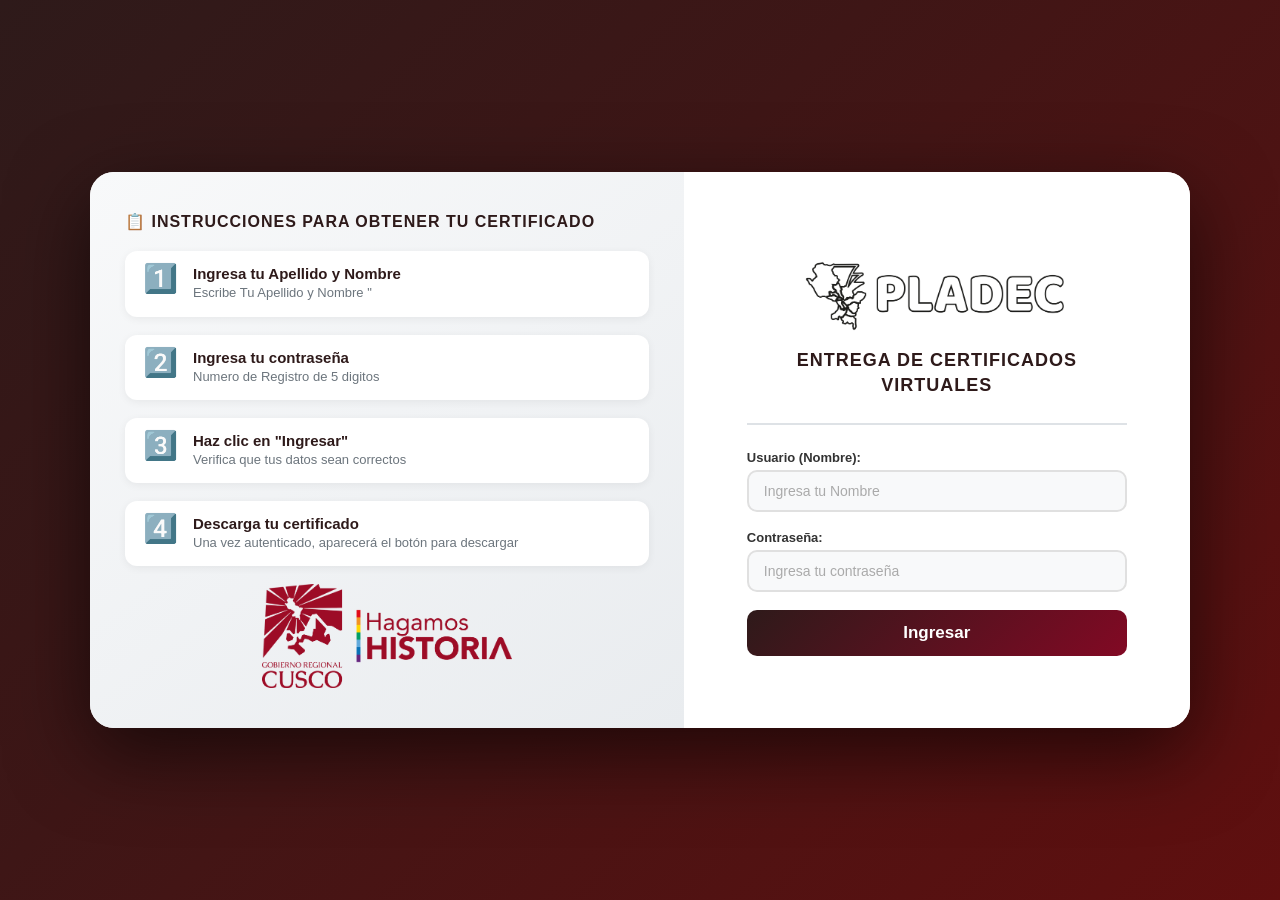
==== index.html @ 890c799f "first commit" ====
<!DOCTYPE html>
<html lang="es">
<head>
    <meta charset="UTF-8">
    <meta name="viewport" content="width=device-width, initial-scale=1.0">
    <title>Sistema de Certificados - CUSCO</title>
    <link rel="stylesheet" href="estilos.css">
</head>
<body>
    <div class="container">
        <div class="main-card">
            <!-- ========== COLUMNA IZQUIERDA: INSTRUCCIONES ========== -->
            <div class="left-panel">
                
                
                <div class="instructions">
                    <h4>📋 INSTRUCCIONES PARA OBTENER TU CERTIFICADO</h4>
                    
                    <div class="instruction-item">
                        <span class="icon">1️⃣</span>
                        <div>
                            <strong>Ingresa tu Apellido y Nombre</strong>
                            <p>Escribe Tu Apellido y Nombre "</p>
                        </div>
                    </div>
                    
                    <div class="instruction-item">
                        <span class="icon">2️⃣</span>
                        <div>
                            <strong>Ingresa tu contraseña</strong>
                            <p>Numero de Registro de 5 digitos</p>
                        </div>
                    </div>
                    
                    <div class="instruction-item">
                        <span class="icon">3️⃣</span>
                        <div>
                            <strong>Haz clic en "Ingresar"</strong>
                            <p>Verifica que tus datos sean correctos</p>
                        </div>
                    </div>
                    
                    <div class="instruction-item">
                        <span class="icon">4️⃣</span>
                        <div>
                            <strong>Descarga tu certificado</strong>
                            <p>Una vez autenticado, aparecerá el botón para descargar</p>
                        </div>
                        
                    </div>
                     <div class="logo-conteiner">                        
                        <div>
                           <img src="region.png" alt="Logo Cusco" class="logo-small">                            
                        </div>                        
                    </div>
                </div>
                
                
            </div>
            
            <!-- ========== COLUMNA DERECHA: LOGIN ========== -->
            <div class="right-panel">
                <div class="login-card">
                    <div class="logo-conteiner">                        
                        <div>
                           <img src="logo-pladec-grisoscuro.png" alt="Logo Cusco" class="logo-cree"> 
                        </div> 
                    
                    <div class="header-info">
                        <h2> ENTREGA DE CERTIFICADOS VIRTUALES</h2>
                    </div>
                    
                    <form id="loginForm">
                        <div class="form-group">
                            <label for="nombre">Usuario (Nombre):</label>
                            <input type="text" id="nombre" placeholder="Ingresa tu Nombre" autocomplete="username" required>
                        </div>
                        
                        <div class="form-group">
                            <label for="contrasena">Contraseña:</label>
                            <input type="password" id="contrasena" placeholder="Ingresa tu contraseña" autocomplete="current-password" required>
                        </div>
                                    
                        <button type="submit" class="btn-login">Ingresar</button>
                        
                        <div id="errorMsg" class="error-msg"></div>
                        <div id="loadingMsg" class="loading-msg"></div>
                    </form>
                    
                    <div id="downloadSection" style="display: none; margin-top: 20px;">
                        <button id="btnDownload" class="btn-download">📥 Descargar Certificado</button>
                    </div>
                </div>
            </div>
        </div>
    </div>

    <script src="script.js"></script>
</body>
</html>
---- estilos.css ----
/* ============================================
   RESET Y BASE
   ============================================ */
* {
    margin: 0;
    padding: 0;
    box-sizing: border-box;
}

body {
    font-family: 'Segoe UI', Tahoma, Geneva, Verdana, sans-serif;
    background: linear-gradient(135deg, #2e1a1a 0%, #3e1616 40%, #600f0f 100%);
    min-height: 100vh;
    display: flex;
    justify-content: center;
    align-items: center;
    padding: 20px;
}

/* ============================================
   CONTENEDOR PRINCIPAL
   ============================================ */
.container {
    width: 100%;
    max-width: 1100px;
}

.main-card {
    display: flex;
    background: white;
    border-radius: 24px;
    box-shadow: 0 25px 80px rgba(0, 0, 0, 0.6);
    overflow: hidden;
    min-height: 550px;
}

/* ============================================
   COLUMNA IZQUIERDA - INSTRUCCIONES
   ============================================ */
.left-panel {
    flex: 1.2;
    padding: 40px 35px;
    background: linear-gradient(145deg, #f8f9fa 0%, #e9ecef 100%);
    display: flex;
    flex-direction: column;
}

.header-info {
    text-align: center;
    padding-bottom: 25px;
    border-bottom: 2px solid #dee2e6;
    margin-bottom: 25px;
}

.header-info h2 {
    color: #2e1a1a;
    font-size: 18px;
    font-weight: 700;
    letter-spacing: 1px;
    line-height: 1.4;
}

.header-info h3 {
    color: #600f0f;
    font-size: 28px;
    font-weight: 800;
    margin-top: 5px;
    letter-spacing: 3px;
}

.instructions {
    flex: 1;
}

.instructions h4 {
    color: #2e1a1a;
    font-size: 16px;
    font-weight: 700;
    margin-bottom: 20px;
    letter-spacing: 1px;
}

.instruction-item {
    display: flex;
    align-items: flex-start;
    gap: 15px;
    margin-bottom: 18px;
    background: white;
    padding: 14px 18px;
    border-radius: 12px;
    box-shadow: 0 2px 8px rgba(0, 0, 0, 0.06);
    transition: transform 0.2s, box-shadow 0.3s;
}

.instruction-item:hover {
    transform: translateX(5px);
    box-shadow: 0 4px 15px rgba(0, 0, 0, 0.1);
}

.instruction-item .icon {
    font-size: 28px;
    flex-shrink: 0;
    line-height: 1;
}

.instruction-item strong {
    display: block;
    color: #2e1a1a;
    font-size: 15px;
    margin-bottom: 2px;
}

.instruction-item p {
    color: #6c757d;
    font-size: 13px;
    line-height: 1.4;
}

.footer-links {
    display: flex;
    gap: 15px;
    margin-top: 25px;
    padding-top: 20px;
    border-top: 2px solid #dee2e6;
}

.link-btn {
    flex: 1;
    text-align: center;
    padding: 10px 15px;
    background: #2e1a1a;
    color: white;
    text-decoration: none;
    border-radius: 10px;
    font-size: 13px;
    font-weight: 600;
    transition: background 0.3s, transform 0.2s;
}

.link-btn:hover {
    background: #600f0f;
    transform: scale(1.02);
}
/* ===== LOGO ===== */
.logo-container {
    text-align: center;
    margin-bottom: 15px;
    padding-bottom: 12px;
    border-bottom: 2px solid #dee2e6;
}

.logo-small {
    width: 250px ;          /* ← AJUSTA ESTE VALOR */
    height: auto;
    display: block;
    margin: 0 auto;
    border-radius: 8px;
}
.logo-cree {
    width: 300px;          /* ← AJUSTA ESTE VALOR */
    height: auto;
    display: block;
    margin: 0 auto;
    
}

/* Opcional: efecto hover */
.logo-small:hover {
    transform: scale(1.05);
    transition: transform 0.3s;
}

/* ============================================
   COLUMNA DERECHA - LOGIN
   ============================================ */
.right-panel {
    flex: 1;
    padding: 40px 35px;
    background: white;
    display: flex;
    align-items: center;
}

.login-card {
    width: 100%;
    max-width: 380px;
    margin: 0 auto;
}

.login-card h1 {
    color: #2e1a1a;
    text-align: center;
    font-size: 22px;
    font-weight: 700;
    margin-bottom: 28px;
    letter-spacing: 1px;
}

.form-group {
    margin-bottom: 18px;
}

.form-group label {
    display: block;
    color: #333;
    font-size: 13px;
    font-weight: 600;
    margin-bottom: 5px;
}

.form-group input {
    width: 100%;
    padding: 11px 15px;
    border: 2px solid #e0e0e0;
    border-radius: 10px;
    font-size: 14px;
    transition: border-color 0.3s, box-shadow 0.3s;
    background: #f8f9fa;
}

.form-group input:focus {
    outline: none;
    border-color: #600f0f;
    box-shadow: 0 0 0 3px rgba(15, 52, 96, 0.1);
    background: white;
}

.form-group input::placeholder {
    color: #aaa;
}

.forgot-password {
    display: flex;
    flex-direction: column;
    gap: 5px;
    margin: 12px 0 22px 0;
}

.forgot-link {
    color: #820924;
    font-size: 12px;
    text-decoration: none;
    transition: color 0.3s;
}

.forgot-link:hover {
    color: #2e1a1a;
    text-decoration: underline;
}

.btn-login {
    width: 100%;
    padding: 13px;
    background: linear-gradient(135deg, #2e1a1a 0%, #820924 100%);
    color: white;
    border: none;
    border-radius: 10px;
    font-size: 17px;
    font-weight: 600;
    cursor: pointer;
    transition: transform 0.2s, box-shadow 0.3s;
}

.btn-login:hover {
    transform: scale(1.02);
    box-shadow: 0 8px 25px rgba(15, 52, 96, 0.3);
}

.btn-login:active {
    transform: scale(0.98);
}

.btn-download {
    width: 100%;
    padding: 13px;
    background: linear-gradient(135deg, #27ae60 0%, #2ecc71 100%);
    color: white;
    border: none;
    border-radius: 10px;
    font-size: 17px;
    font-weight: 600;
    cursor: pointer;
    transition: transform 0.2s, box-shadow 0.3s;
}

.btn-download:hover {
    transform: scale(1.02);
    box-shadow: 0 8px 25px rgba(39, 174, 96, 0.3);
}

.btn-download:active {
    transform: scale(0.98);
}

.error-msg {
    color: #e74c3c;
    text-align: center;
    margin-top: 12px;
    font-size: 13px;
    display: none;
}

.loading-msg {
    color: #600f0f;
    text-align: center;
    margin-top: 12px;
    font-size: 13px;
    display: none;
}

/* ============================================
   RESPONSIVE
   ============================================ */
@media (max-width: 900px) {
    .main-card {
        flex-direction: column;
        min-height: auto;
    }
    
    .left-panel {
        padding: 30px 25px;
    }
    
    .right-panel {
        padding: 30px 25px;
    }
    
    .login-card {
        max-width: 100%;
    }
    
    .footer-links {
        flex-direction: column;
    }
}

@media (max-width: 480px) {
    .main-card {
        border-radius: 16px;
    }
    
    .left-panel,
    .right-panel {
        padding: 20px 16px;
    }
    
    .header-info h2 {
        font-size: 15px;
    }
    
    .header-info h3 {
        font-size: 22px;
    }
    
    .instruction-item {
        padding: 12px 14px;
    }
    
    .instruction-item .icon {
        font-size: 22px;
    }
    
    .login-card h1 {
        font-size: 19px;
    }
    
}
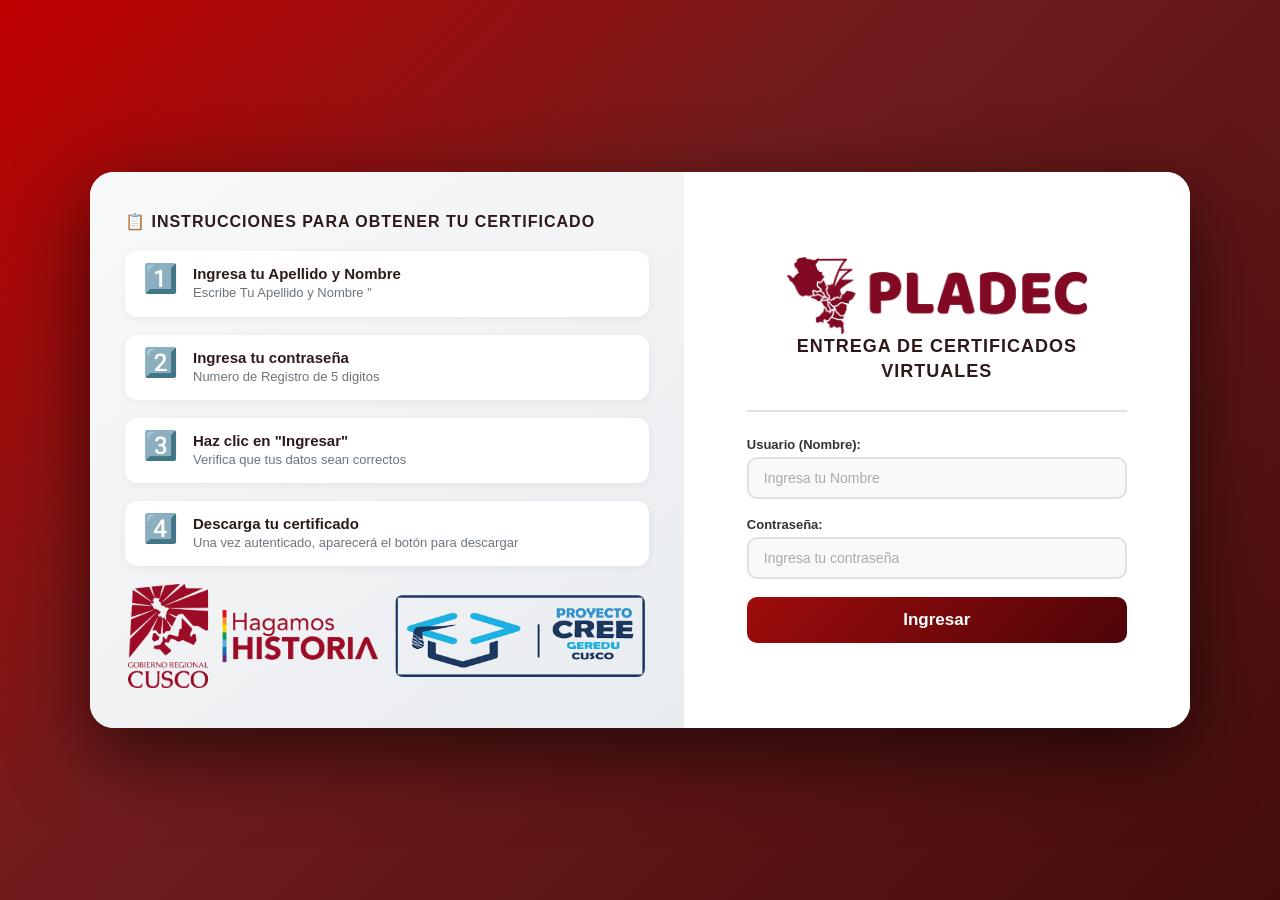
==== commit 328e63f2: "complet" ====
--- a/index.html
+++ b/index.html
@@ -14,7 +14,7 @@
                 
                 
                 <div class="instructions">
-                    <h4>📋 INSTRUCCIONES PARA OBTENER TU CERTIFICADO</h4>
+                    <h4>📋 INSTRUCCIONES PARA OBTENER TU CERTIFICADO </h4>
                     
                     <div class="instruction-item">
                         <span class="icon">1️⃣</span>
@@ -49,9 +49,12 @@
                         
                     </div>
                      <div class="logo-conteiner">                        
-                        <div>
-                           <img src="region.png" alt="Logo Cusco" class="logo-small">                            
-                        </div>                        
+                        <div class="logos">
+                            
+                           <img src="region.png" alt="Logo Cusco" class="logo-small">
+                           <img src="logo-Cree.png" alt="Logo Cusco" class="logo-small">                            
+                        </div>
+                                                
                     </div>
                 </div>
                 
@@ -63,7 +66,9 @@
                 <div class="login-card">
                     <div class="logo-conteiner">                        
                         <div>
-                           <img src="logo-pladec-grisoscuro.png" alt="Logo Cusco" class="logo-cree"> 
+                            <a href="https://cree.gereducusco.gob.pe/#/home/bienvenido" target="_blank">
+                                <img src="logo-pladec-grisoscuro.png" alt="Logo Cusco" class="logo-cree" > 
+                            </a>
                         </div> 
                     
                     <div class="header-info">
--- a/estilos.css
+++ b/estilos.css
@@ -9,7 +9,7 @@
 
 body {
     font-family: 'Segoe UI', Tahoma, Geneva, Verdana, sans-serif;
-    background: linear-gradient(135deg, #2e1a1a 0%, #3e1616 40%, #600f0f 100%);
+    background: linear-gradient(135deg, #c20000 0%, #721c1c 40%, #440d0d 100%);
     min-height: 100vh;
     display: flex;
     justify-content: center;
@@ -148,6 +148,11 @@
     padding-bottom: 12px;
     border-bottom: 2px solid #dee2e6;
 }
+.logos {
+   display: flex;
+    align-items: center; /* los alinea verticalmente */
+    gap: 10px; 
+}
 
 .logo-small {
     width: 250px ;          /* ← AJUSTA ESTE VALOR */
@@ -168,6 +173,9 @@
 .logo-small:hover {
     transform: scale(1.05);
     transition: transform 0.3s;
+}.logo-cree:hover {
+    transform: scale(1.05);
+    transition: transform 0.3s;
 }
 
 /* ============================================
@@ -251,7 +259,7 @@
 .btn-login {
     width: 100%;
     padding: 13px;
-    background: linear-gradient(135deg, #2e1a1a 0%, #820924 100%);
+    background: linear-gradient(135deg, #a00c0c 0%, #4d0508 100%);
     color: white;
     border: none;
     border-radius: 10px;
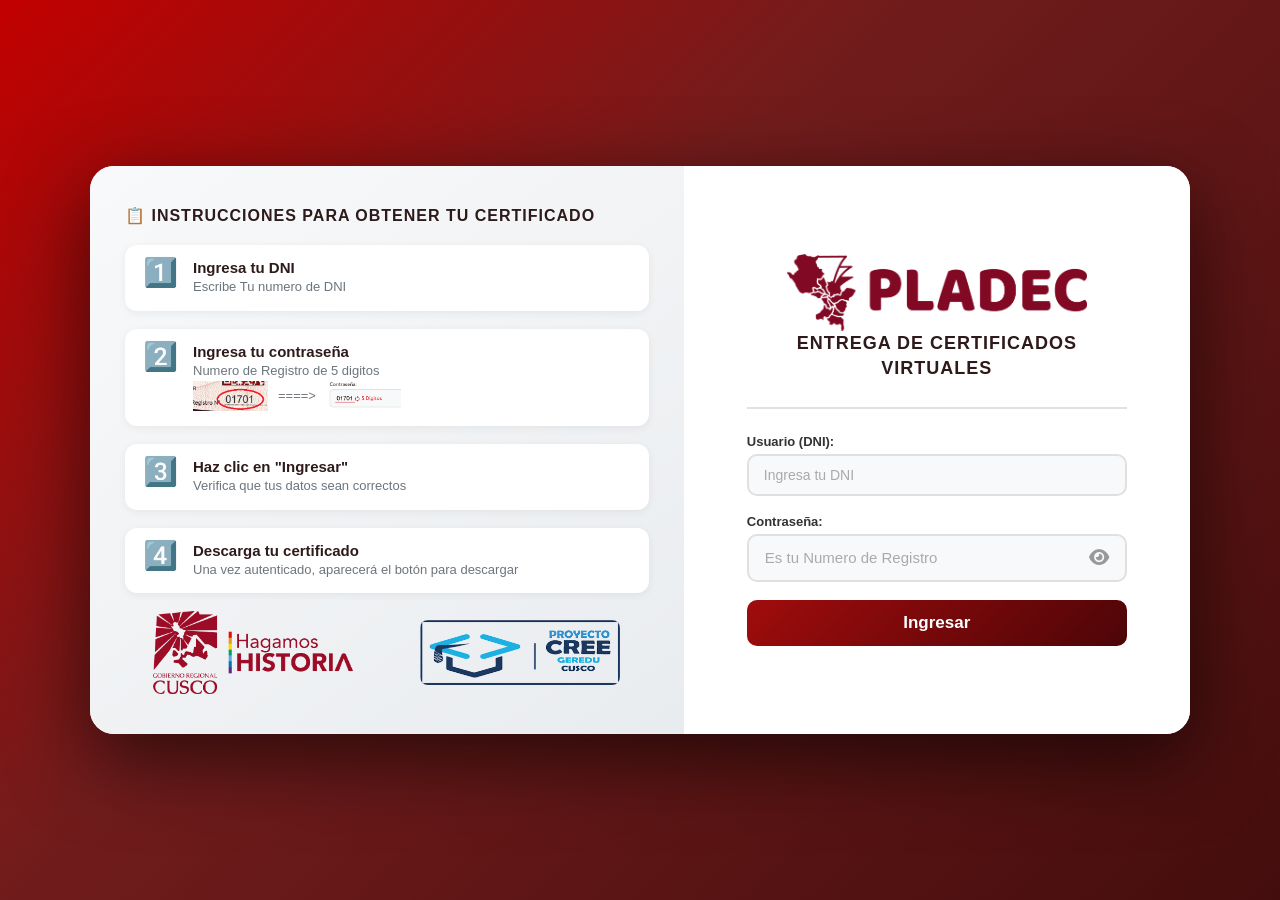
==== commit cd61a4a8: "Actualización: sistema de certificados con datos ofuscados" ====
--- a/index.html
+++ b/index.html
@@ -5,6 +5,7 @@
     <meta name="viewport" content="width=device-width, initial-scale=1.0">
     <title>Sistema de Certificados - CUSCO</title>
     <link rel="stylesheet" href="estilos.css">
+    <link rel="stylesheet" href="https://cdnjs.cloudflare.com/ajax/libs/font-awesome/6.4.0/css/all.min.css">
 </head>
 <body>
     <div class="container">
@@ -19,8 +20,8 @@
                     <div class="instruction-item">
                         <span class="icon">1️⃣</span>
                         <div>
-                            <strong>Ingresa tu Apellido y Nombre</strong>
-                            <p>Escribe Tu Apellido y Nombre "</p>
+                            <strong>Ingresa tu DNI</strong>
+                            <p>Escribe Tu numero de DNI</p>
                         </div>
                     </div>
                     
@@ -29,6 +30,12 @@
                         <div>
                             <strong>Ingresa tu contraseña</strong>
                             <p>Numero de Registro de 5 digitos</p>
+                            
+                            <div class="logos">
+                                <img src="guia codigo.png" alt="Logo Cusco" class="guia"  >
+                                 <p>====></p>
+                                <img src="guia num codigo.png" alt="Logo Cusco" class="guia"  >
+                            </div>
                         </div>
                     </div>
                     
@@ -77,13 +84,18 @@
                     
                     <form id="loginForm">
                         <div class="form-group">
-                            <label for="nombre">Usuario (Nombre):</label>
-                            <input type="text" id="nombre" placeholder="Ingresa tu Nombre" autocomplete="username" required>
+                            <label for="DNI">Usuario (DNI):</label>
+                            <input type="text" id="DNI" placeholder="Ingresa tu DNI" autocomplete="username" required>
                         </div>
                         
                         <div class="form-group">
                             <label for="contrasena">Contraseña:</label>
-                            <input type="password" id="contrasena" placeholder="Ingresa tu contraseña" autocomplete="current-password" required>
+                            <div class="password-wrapper">
+                                <input type="password" id="contrasena" placeholder="Es tu Numero de Registro" autocomplete="current-password" required>
+                                <span class="password-toggle" id="togglePassword" role="button" tabindex="0" aria-label="Mostrar contraseña">
+                                    <i class="fas fa-eye eye-icon"></i>
+                                </span>
+                            </div>
                         </div>
                                     
                         <button type="submit" class="btn-login">Ingresar</button>
--- a/estilos.css
+++ b/estilos.css
@@ -155,7 +155,7 @@
 }
 
 .logo-small {
-    width: 250px ;          /* ← AJUSTA ESTE VALOR */
+    width: 200px ;          /* ← AJUSTA ESTE VALOR */
     height: auto;
     display: block;
     margin: 0 auto;
@@ -176,6 +176,14 @@
 }.logo-cree:hover {
     transform: scale(1.05);
     transition: transform 0.3s;
+}
+.guia{
+    width: 75px;
+    cursor: pointer;
+  transition: transform 0.3s ease;
+}
+.guia:hover {
+   transform: scale(1.75);
 }
 
 /* ============================================
@@ -315,7 +323,58 @@
     font-size: 13px;
     display: none;
 }
-
+.password-wrapper {
+    position: relative;  /* ← IMPORTANTE: para que el icono se posicione dentro */
+    display: flex;
+    align-items: center;
+    width: 100%;         /* ← Asegura que ocupe todo el ancho */
+}
+
+.password-wrapper input {
+    width: 100%;
+    padding: 12px 50px 12px 16px;  /* ← Espacio a la derecha para el icono */
+    border: 2px solid #e0e0e0;
+    border-radius: 10px;
+    font-size: 15px;
+    background: #f8f9fa;
+    transition: border-color 0.3s, box-shadow 0.3s;
+    height: 48px;
+    box-sizing: border-box;  /* ← Importante para que el padding no desborde */
+}
+
+.password-wrapper input:focus {
+    outline: none;
+    border-color: #0f3460;
+    box-shadow: 0 0 0 3px rgba(15, 52, 96, 0.1);
+    background: white;
+}
+
+.password-toggle {
+    position: absolute;
+    right: 14px;           /* ← Distancia desde el borde derecho del input */
+    top: 50%;
+    transform: translateY(-50%);
+    cursor: pointer;
+    color: #999;
+    transition: color 0.3s;
+    font-size: 18px;
+    z-index: 2;
+    padding: 4px;
+    background: none;
+    border: none;
+    display: flex;
+    align-items: center;
+    justify-content: center;
+}
+
+.password-toggle:hover {
+    color: #0f3460;
+}
+
+.password-toggle .eye-icon {
+    font-size: 18px;
+    line-height: 1;
+}
 /* ============================================
    RESPONSIVE
    ============================================ */
